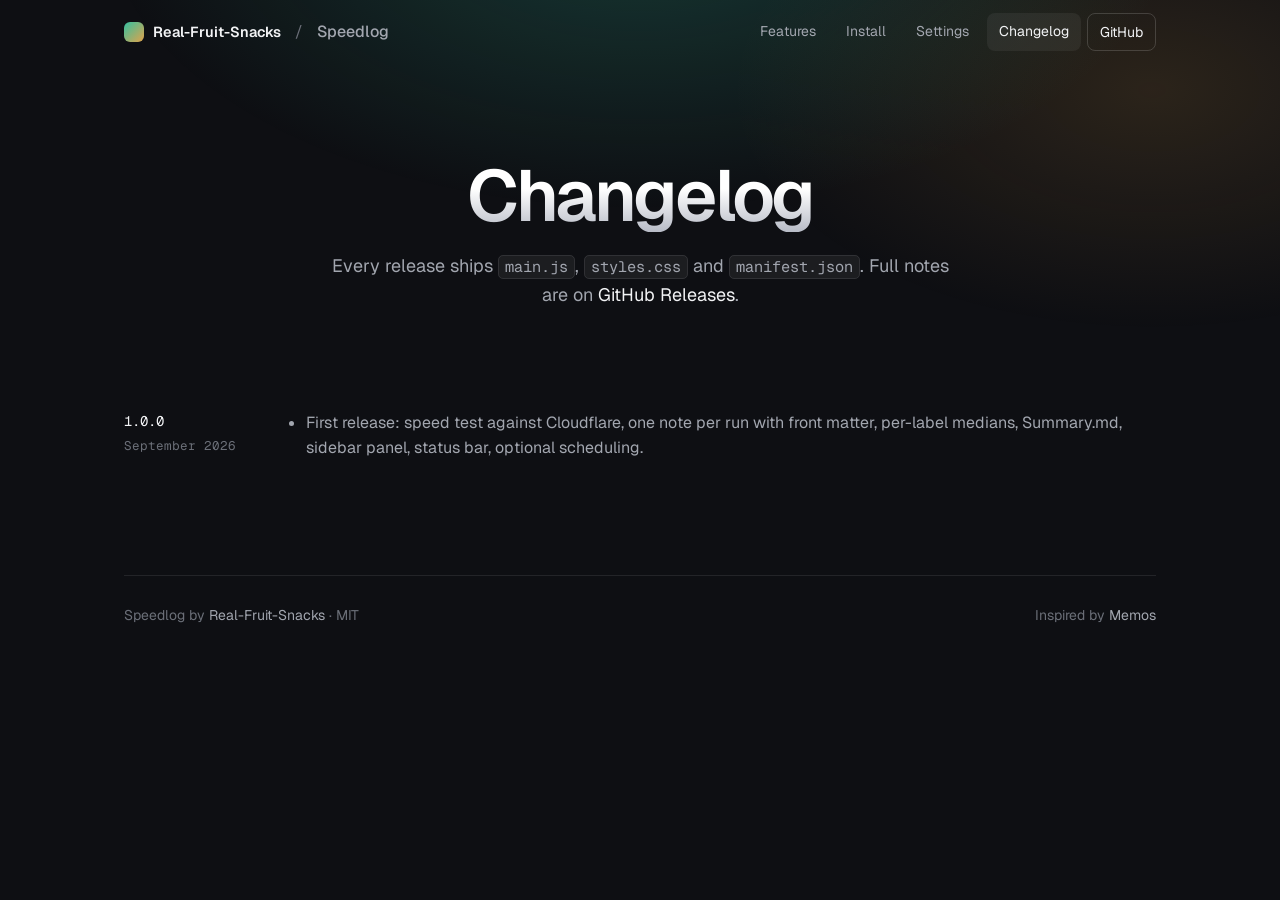
==== docs/changelog.html @ e335137c "Speedlog 1.0.0" ====
<!doctype html>
<html lang="en">
<head>
<meta charset="utf-8">
<meta name="viewport" content="width=device-width, initial-scale=1">
<title>Changelog — Speedlog</title>
<link rel="icon" href="assets/favicon.svg" type="image/svg+xml">
<link rel="preconnect" href="https://fonts.googleapis.com">
<link href="https://fonts.googleapis.com/css2?family=Geist:wght@400;500;600;700&family=Geist+Mono:wght@400;500&display=swap" rel="stylesheet">
<link rel="stylesheet" href="assets/rfs.css">
<style>:root{ --accent:#35C0A0; --accent-2:#E0A24A; }</style>
</head>
<body>
<div class="wrap">
  <header class="site-header">
    <a class="owner" href="https://github.com/Real-Fruit-Snacks"><i></i>Real-Fruit-Snacks</a>
    <span class="crumb">/</span><a class="proj" href="index.html">Speedlog</a>
    <nav>
      <a href="index.html#features">Features</a>
      <a href="index.html#install">Install</a>
      <a href="index.html#settings">Settings</a>
      <a href="changelog.html" aria-current="page">Changelog</a>
      <a class="gh" href="https://github.com/Real-Fruit-Snacks/obsidian-Speedlog">GitHub</a>
    </nav>
  </header>

  <div class="hero" style="padding-bottom:0">
    <h1>Changelog</h1>
    <p class="lede">Every release ships <code>main.js</code>, <code>styles.css</code> and <code>manifest.json</code>. Full notes are on <a href="https://github.com/Real-Fruit-Snacks/obsidian-Speedlog/releases">GitHub Releases</a>.</p>
  </div>

  <section class="left" style="padding-top:40px">
    <div class="release">
      <div class="v">1.0.0<small>September 2026</small></div>
      <ul>
        <li>First release: speed test against Cloudflare, one note per run with front matter, per-label medians, Summary.md, sidebar panel, status bar, optional scheduling.</li>
      </ul>
    </div>
  </section>

  <footer class="site-footer">
    <span>Speedlog by <a href="https://github.com/Real-Fruit-Snacks">Real-Fruit-Snacks</a> · MIT</span>
    <span>Inspired by <a href="https://usememos.com">Memos</a></span>
  </footer>
</div>
</body>
</html>
---- docs/assets/rfs.css ----
/* ==========================================================================
   Real-Fruit-Snacks site system — "Glow"
   Shared by every project site. Per-project overrides go in the page:
     <style>:root{ --accent:#7C9CFF; --accent-2:#B48CFF; }</style>
   ========================================================================== */

:root {
  --bg: #0E0F13;
  --bg-2: #15171D;
  --panel: rgba(255, 255, 255, .035);
  --panel-2: rgba(255, 255, 255, .06);
  --line: rgba(255, 255, 255, .09);
  --line-2: rgba(255, 255, 255, .16);
  --text: #F2F3F5;
  --text-2: #A2A6AF;
  --text-3: #6B6F78;
  --accent: #7C9CFF;
  --accent-2: #B48CFF;
  --accent-ink: #0E0F13;
  --sans: "Geist", system-ui, -apple-system, "Segoe UI", sans-serif;
  --mono: "Geist Mono", ui-monospace, SFMono-Regular, Menlo, monospace;
  --r-s: 8px; --r: 12px; --r-l: 16px;
  --max: 1080px;
}

/* ---------- base ---------- */
*, *::before, *::after { box-sizing: border-box; }
html { scroll-behavior: smooth; }
@media (prefers-reduced-motion: reduce) { html { scroll-behavior: auto; } }
body {
  margin: 0; background: var(--bg); color: var(--text);
  font-family: var(--sans); font-size: 16px; line-height: 1.6;
  -webkit-font-smoothing: antialiased;
}
body::before {
  content: ""; position: fixed; inset: 0; pointer-events: none; z-index: 0;
  background:
    radial-gradient(900px 500px at 50% -10%, color-mix(in srgb, var(--accent) 24%, transparent), transparent 60%),
    radial-gradient(700px 400px at 90% 10%, color-mix(in srgb, var(--accent-2) 14%, transparent), transparent 60%);
}
a { color: var(--text); text-decoration: none; }
a:hover { color: var(--accent); }
:focus-visible { outline: 2px solid var(--accent); outline-offset: 3px; border-radius: 4px; }
img { max-width: 100%; height: auto; display: block; }
.wrap { max-width: var(--max); margin: 0 auto; padding: 0 24px; position: relative; z-index: 1; }

h1, h2, h3 { margin: 0; font-weight: 600; letter-spacing: -.02em; line-height: 1.15; }
p { margin: 0 0 1em; }
code {
  font-family: var(--mono); font-size: .85em;
  background: var(--panel-2); border: 1px solid var(--line);
  padding: 1px 6px; border-radius: 5px;
}
pre {
  font-family: var(--mono); font-size: 13.5px; line-height: 1.65;
  background: var(--panel); border: 1px solid var(--line); border-radius: var(--r);
  padding: 16px 18px; margin: 0; overflow: auto;
}
pre code { background: none; border: 0; padding: 0; font-size: inherit; }
kbd {
  font-family: var(--mono); font-size: .8em; color: var(--text-2);
  border: 1px solid var(--line-2); border-bottom-width: 2px; border-radius: 5px; padding: 1px 6px;
}
hr { border: 0; border-top: 1px solid var(--line); margin: 48px 0; }

/* ---------- header ---------- */
.site-header { display: flex; align-items: center; gap: 14px; height: 64px; }
.site-header .owner { display: flex; align-items: center; gap: 9px; font-weight: 600; font-size: 14.5px; }
.site-header .owner i { width: 20px; height: 20px; border-radius: 6px; background: linear-gradient(135deg, var(--accent), var(--accent-2)); }
.site-header .crumb { color: var(--text-3); }
.site-header .proj { font-weight: 500; color: var(--text-2); }
.site-header nav { margin-left: auto; display: flex; gap: 6px; }
.site-header nav a { color: var(--text-2); font-size: 14px; padding: 7px 12px; border-radius: var(--r-s); }
.site-header nav a:hover, .site-header nav a[aria-current="page"] { background: var(--panel-2); color: var(--text); }
.site-header nav a.gh { border: 1px solid var(--line-2); color: var(--text); }

/* ---------- hero ---------- */
.hero { text-align: center; padding: 96px 0 40px; }
.pill {
  display: inline-flex; align-items: center; gap: 8px; font-size: 13px; color: var(--text-2);
  border: 1px solid var(--line-2); background: var(--panel); border-radius: 999px;
  padding: 5px 12px 5px 8px; margin-bottom: 26px;
}
.pill b { background: var(--accent); color: var(--accent-ink); border-radius: 999px; font-size: 11px; padding: 2px 7px; font-weight: 600; }
.hero h1 {
  font-size: clamp(40px, 6vw, 72px); letter-spacing: -.04em; line-height: 1;
  margin: 0 auto 20px; max-width: 16ch;
  background: linear-gradient(180deg, #fff 40%, #B7BBC6);
  -webkit-background-clip: text; background-clip: text; color: transparent;
}
.hero .lede { font-size: 18px; color: var(--text-2); max-width: 52ch; margin: 0 auto 32px; }
.hero .actions { display: flex; gap: 10px; justify-content: center; flex-wrap: wrap; }

.btn {
  display: inline-flex; align-items: center; gap: 8px; padding: 11px 18px;
  border-radius: 10px; font-weight: 500; font-size: 15px; border: 1px solid transparent;
}
.btn.primary { background: #fff; color: #0E0F13; }
.btn.primary:hover { background: #E9EBF0; color: #0E0F13; }
.btn.secondary { border-color: var(--line-2); color: var(--text); background: var(--panel); }
.btn.secondary:hover { border-color: var(--accent); color: var(--text); }

/* framed screenshot / app mock */
.frame {
  margin: 56px auto 0; max-width: 900px; border: 1px solid var(--line-2); border-radius: var(--r-l);
  background: linear-gradient(180deg, rgba(255,255,255,.06), rgba(255,255,255,.02));
  padding: 10px;
  box-shadow: 0 0 0 1px rgba(0,0,0,.4), 0 40px 120px color-mix(in srgb, var(--accent) 16%, transparent);
}
.frame > img { border-radius: 10px; border: 1px solid var(--line); }
.frame .screen {
  border-radius: 10px; background: var(--bg-2); border: 1px solid var(--line);
  aspect-ratio: 16 / 9; display: grid; grid-template-columns: 200px 1fr; overflow: hidden; text-align: left; font-size: 13px;
}
.screen .sb { border-right: 1px solid var(--line); padding: 14px; color: var(--text-3); }
.screen .sb b { display: block; color: var(--text); margin-bottom: 10px; font-weight: 500; }
.screen .cal { display: grid; grid-template-columns: repeat(7, 1fr); gap: 3px; margin: 8px 0 16px; }
.screen .cal i { aspect-ratio: 1; border-radius: 3px; background: rgba(255,255,255,.05); }
.screen .cal i.h { background: var(--accent); opacity: .55; }
.screen .cal i.hh { background: var(--accent); }
.screen .main { padding: 14px 16px; }
.screen .comp, .screen .card { border: 1px solid var(--line); border-radius: var(--r-s); padding: 10px 12px; margin-bottom: 8px; background: var(--panel); }
.screen .comp { color: var(--text-3); display: flex; justify-content: space-between; }
.screen .comp b { background: var(--accent); color: var(--accent-ink); border-radius: 999px; font-size: 11px; padding: 2px 9px; font-weight: 600; }
.screen .card small { color: var(--text-3); display: block; font-size: 11.5px; margin-bottom: 3px; }
.screen .card p { margin: 0; color: var(--text-2); }
.screen .card .t { color: var(--accent); }

/* ---------- sections ---------- */
section { padding: 80px 0 0; }
section > h2, .section-title { font-size: 34px; letter-spacing: -.03em; margin: 0 0 8px; text-align: center; }
.sub { color: var(--text-2); text-align: center; margin: 0 auto 36px; max-width: 56ch; }
.left h2, .left .sub, .two h2, .two .sub { text-align: left; margin-left: 0; }

.grid { display: grid; grid-template-columns: repeat(3, 1fr); gap: 12px; }
.grid.two-up { grid-template-columns: repeat(2, 1fr); }
.f { background: var(--panel); border: 1px solid var(--line); border-radius: 14px; padding: 22px; }
.f h3 { margin: 0 0 6px; font-size: 16px; }
.f p { margin: 0; color: var(--text-2); font-size: 14.5px; }
.f .ic {
  width: 34px; height: 34px; border-radius: 9px; background: var(--panel-2); border: 1px solid var(--line);
  margin-bottom: 14px; display: grid; place-items: center; color: var(--accent); font-family: var(--mono); font-size: 13px;
}

.two { display: grid; grid-template-columns: 1fr 1fr; gap: 28px; align-items: start; }
ol.steps { padding-left: 20px; color: var(--text-2); margin: 0; }
ol.steps li { margin-bottom: 10px; }
ol.steps b { color: var(--text); font-weight: 500; }

.shots { display: grid; grid-template-columns: 2fr 1fr; gap: 12px; align-items: start; }
.shots figure { margin: 0; background: var(--panel); border: 1px solid var(--line); border-radius: 14px; padding: 10px; }
.shots img { border-radius: 8px; }
.shots figcaption { color: var(--text-3); font-size: 13px; padding: 10px 4px 2px; }

.callout {
  border: 1px solid var(--line-2); border-left: 3px solid var(--accent); background: var(--panel);
  border-radius: 0 var(--r) var(--r) 0; padding: 12px 16px; margin: 20px 0; font-size: 15px; color: var(--text-2);
}
.callout b { color: var(--text); font-weight: 500; }

table { width: 100%; border-collapse: collapse; font-size: 15px; }
th { text-align: left; font-weight: 500; color: var(--text-3); font-size: 13px; padding: 8px 12px; border-bottom: 1px solid var(--line-2); }
td { padding: 10px 12px; border-bottom: 1px solid var(--line); vertical-align: top; color: var(--text-2); }
td:first-child { color: var(--text); font-weight: 500; white-space: nowrap; }
tr:last-child td { border-bottom: 0; }
.table-wrap { background: var(--panel); border: 1px solid var(--line); border-radius: var(--r); overflow: auto; }

.proj { display: grid; grid-template-columns: repeat(3, 1fr); gap: 12px; }
.proj a { background: var(--panel); border: 1px solid var(--line); border-radius: 14px; padding: 18px; color: var(--text); }
.proj a:hover { border-color: var(--line-2); }
.proj a i { display: block; width: 10px; height: 10px; border-radius: 50%; margin-bottom: 12px; }
.proj b { display: block; font-weight: 600; }
.proj span { font-size: 14px; color: var(--text-2); }

/* changelog */
.release { display: grid; grid-template-columns: 140px 1fr; gap: 24px; padding: 28px 0; border-top: 1px solid var(--line); }
.release:first-of-type { border-top: 0; }
.release .v { font-family: var(--mono); font-size: 14px; color: var(--text); }
.release .v small { display: block; color: var(--text-3); font-size: 12.5px; margin-top: 4px; }
.release ul { margin: 0; padding-left: 18px; color: var(--text-2); }
.release li { margin-bottom: 6px; }

.site-footer {
  margin-top: 80px; border-top: 1px solid var(--line); padding: 28px 0 60px;
  color: var(--text-3); font-size: 14px; display: flex; justify-content: space-between; flex-wrap: wrap; gap: 8px;
}
.site-footer a { color: var(--text-2); }

/* ---------- responsive ---------- */
@media (max-width: 860px) {
  .hero { padding: 56px 0 24px; }
  .frame .screen { grid-template-columns: 1fr; }
  .screen .sb { display: none; }
  .grid, .grid.two-up, .proj, .two, .shots { grid-template-columns: 1fr; }
  .site-header nav a:not(.gh) { display: none; }
  .release { grid-template-columns: 1fr; gap: 8px; }
  section { padding-top: 56px; }
}
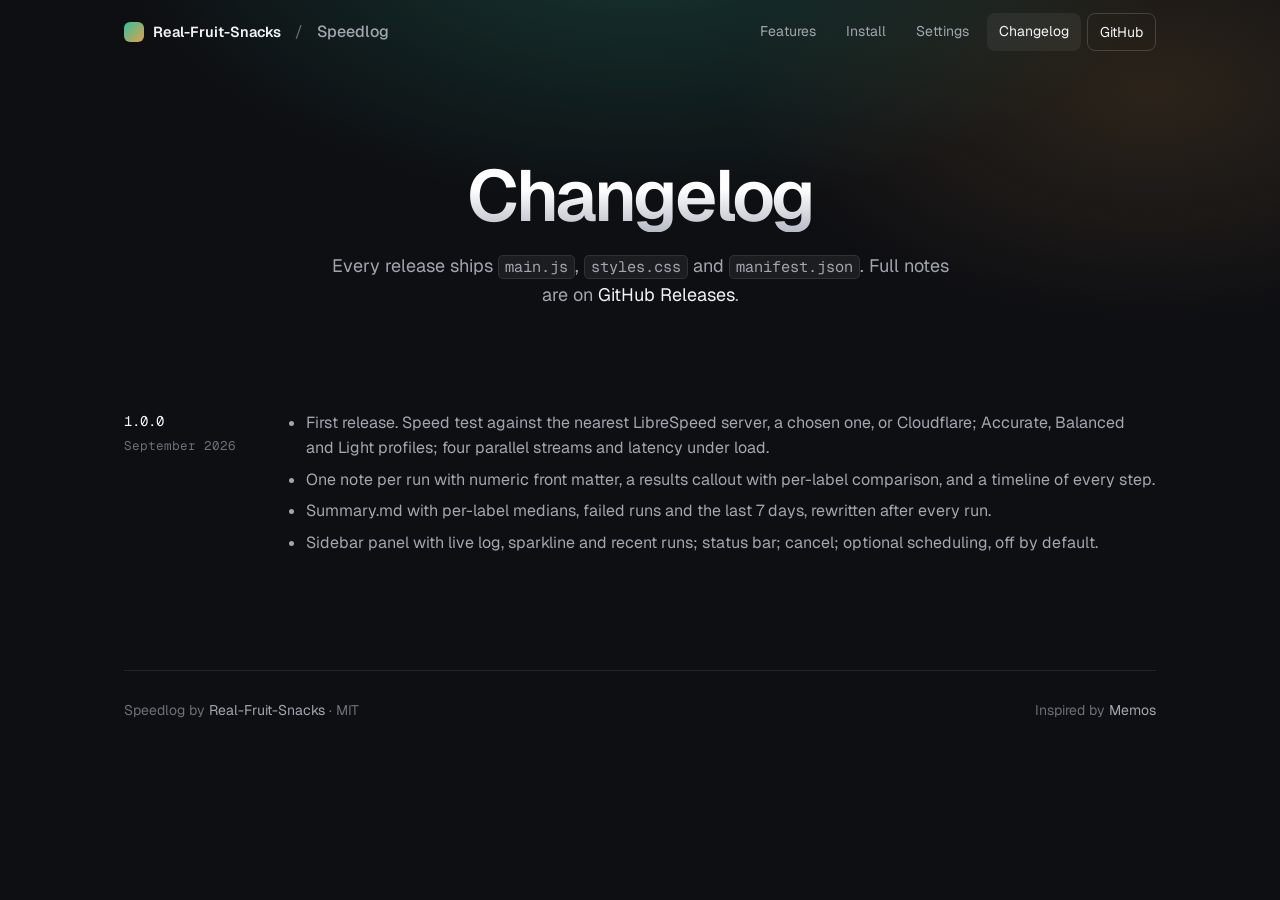
==== commit b02a9fc6: "Speedlog 1.0.0" ====
--- a/docs/changelog.html
+++ b/docs/changelog.html
@@ -33,7 +33,10 @@
     <div class="release">
       <div class="v">1.0.0<small>September 2026</small></div>
       <ul>
-        <li>First release: speed test against Cloudflare, one note per run with front matter, per-label medians, Summary.md, sidebar panel, status bar, optional scheduling.</li>
+        <li>First release. Speed test against the nearest LibreSpeed server, a chosen one, or Cloudflare; Accurate, Balanced and Light profiles; four parallel streams and latency under load.</li>
+        <li>One note per run with numeric front matter, a results callout with per-label comparison, and a timeline of every step.</li>
+        <li>Summary.md with per-label medians, failed runs and the last 7 days, rewritten after every run.</li>
+        <li>Sidebar panel with live log, sparkline and recent runs; status bar; cancel; optional scheduling, off by default.</li>
       </ul>
     </div>
   </section>
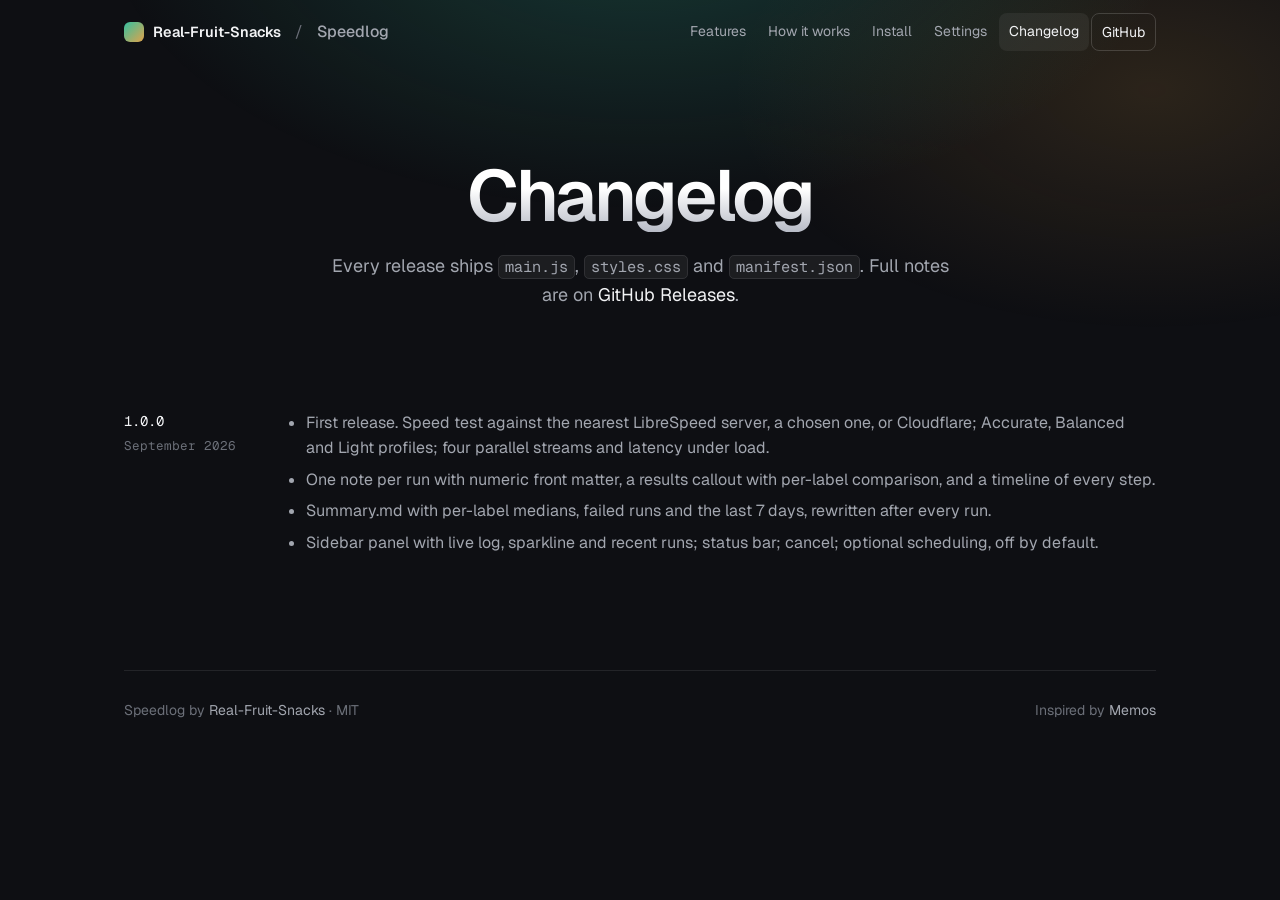
==== commit ca94f12e: "Site header: no wrapping, fewer links, collapse on narrow screens" ====
--- a/docs/changelog.html
+++ b/docs/changelog.html
@@ -9,6 +9,7 @@
 <link href="https://fonts.googleapis.com/css2?family=Geist:wght@400;500;600;700&family=Geist+Mono:wght@400;500&display=swap" rel="stylesheet">
 <link rel="stylesheet" href="assets/rfs.css">
 <style>:root{ --accent:#35C0A0; --accent-2:#E0A24A; }</style>
+<style>.site-header .owner, .site-header .proj, .site-header nav a { white-space: nowrap; } .site-header nav { gap: 2px; } .site-header nav a { padding: 7px 10px; } @media (max-width: 900px) { .site-header nav a[href="index.html#settings"], .site-header nav a[href="index.html#how"] { display: none; } } @media (max-width: 700px) { .site-header .crumb, .site-header .proj { display: none; } }</style>
 </head>
 <body>
 <div class="wrap">
@@ -17,6 +18,7 @@
     <span class="crumb">/</span><a class="proj" href="index.html">Speedlog</a>
     <nav>
       <a href="index.html#features">Features</a>
+      <a href="index.html#how">How it works</a>
       <a href="index.html#install">Install</a>
       <a href="index.html#settings">Settings</a>
       <a href="changelog.html" aria-current="page">Changelog</a>
